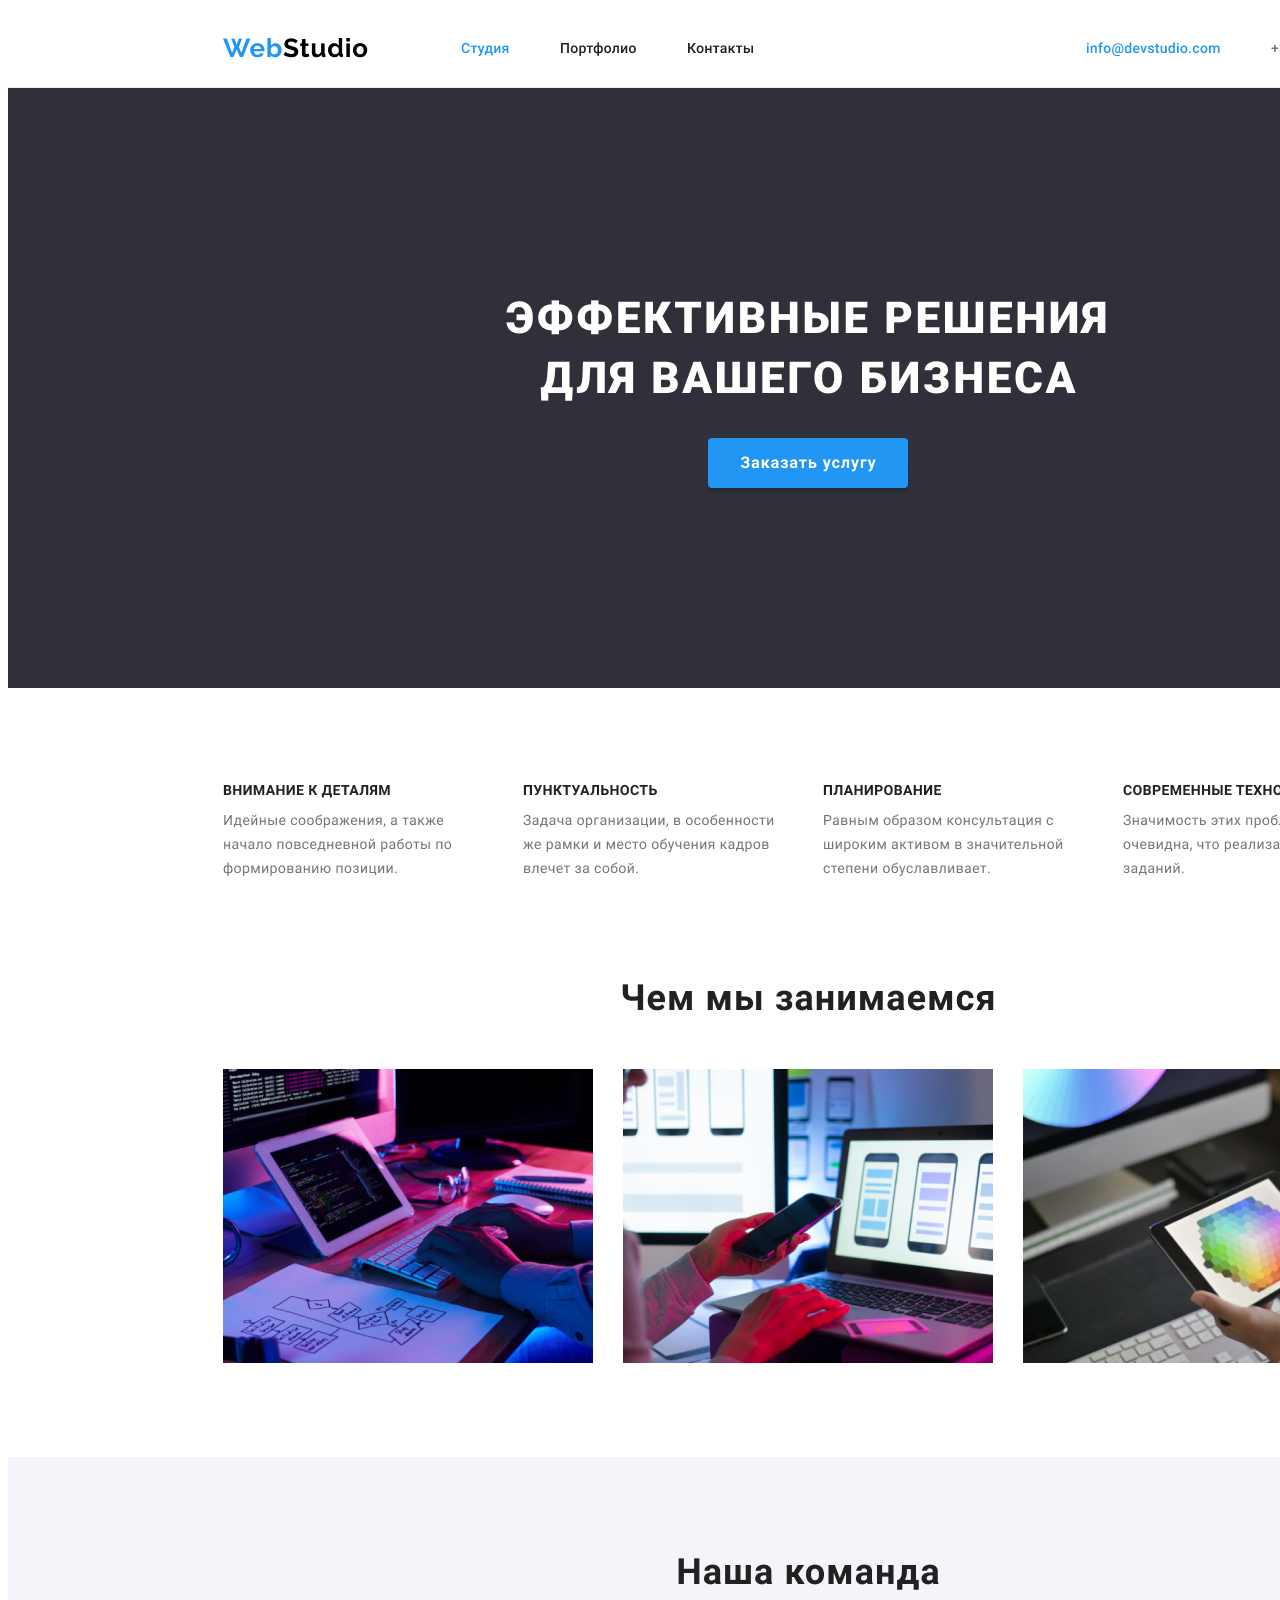
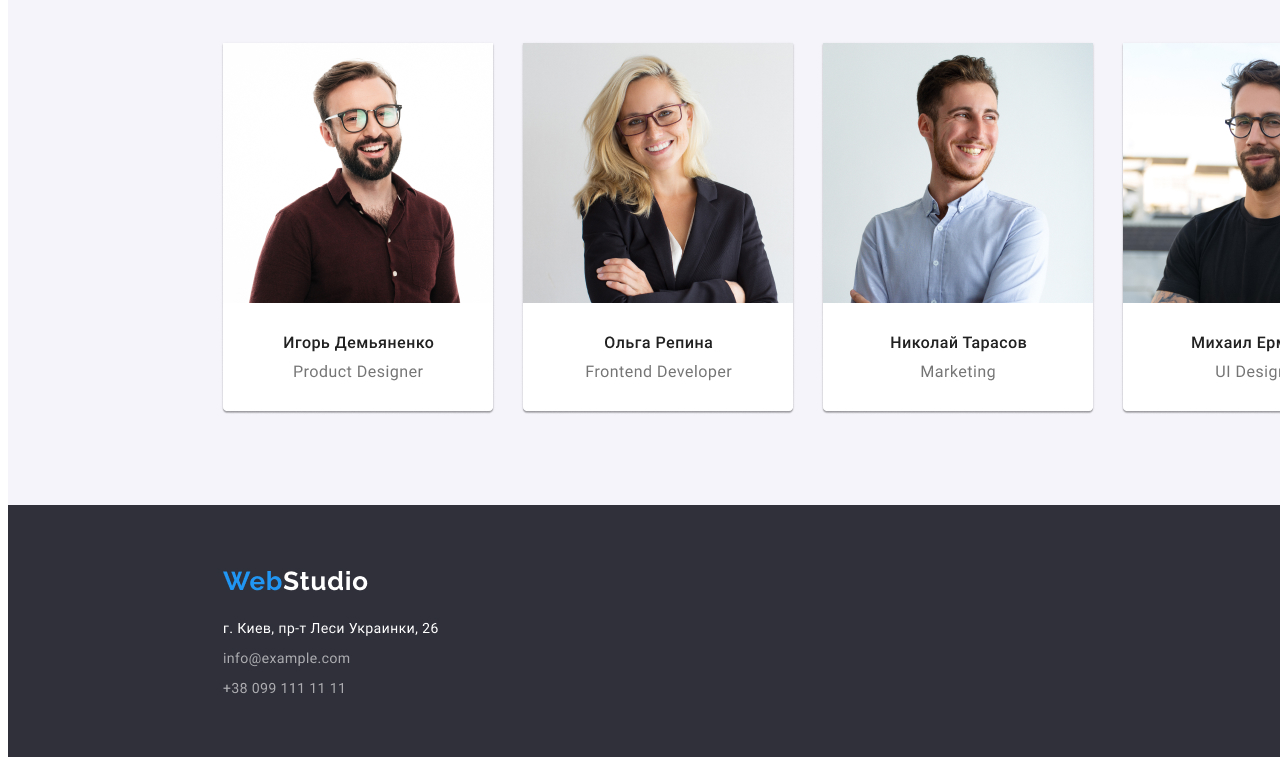
==== portfolio.html @ f26ca8f1 "index html was changed" ====
<!DOCTYPE html>
<html lang="en">
<head>
    <meta charset="UTF-8">
    <meta http-equiv="X-UA-Compatible" content="IE=edge">
    <meta name="viewport" content="width=device-width, initial-scale=1.0">
    <title>Document</title>
</head>
<body>
    <img src="images/Главная.jpg" alt="">
</body>
</html>
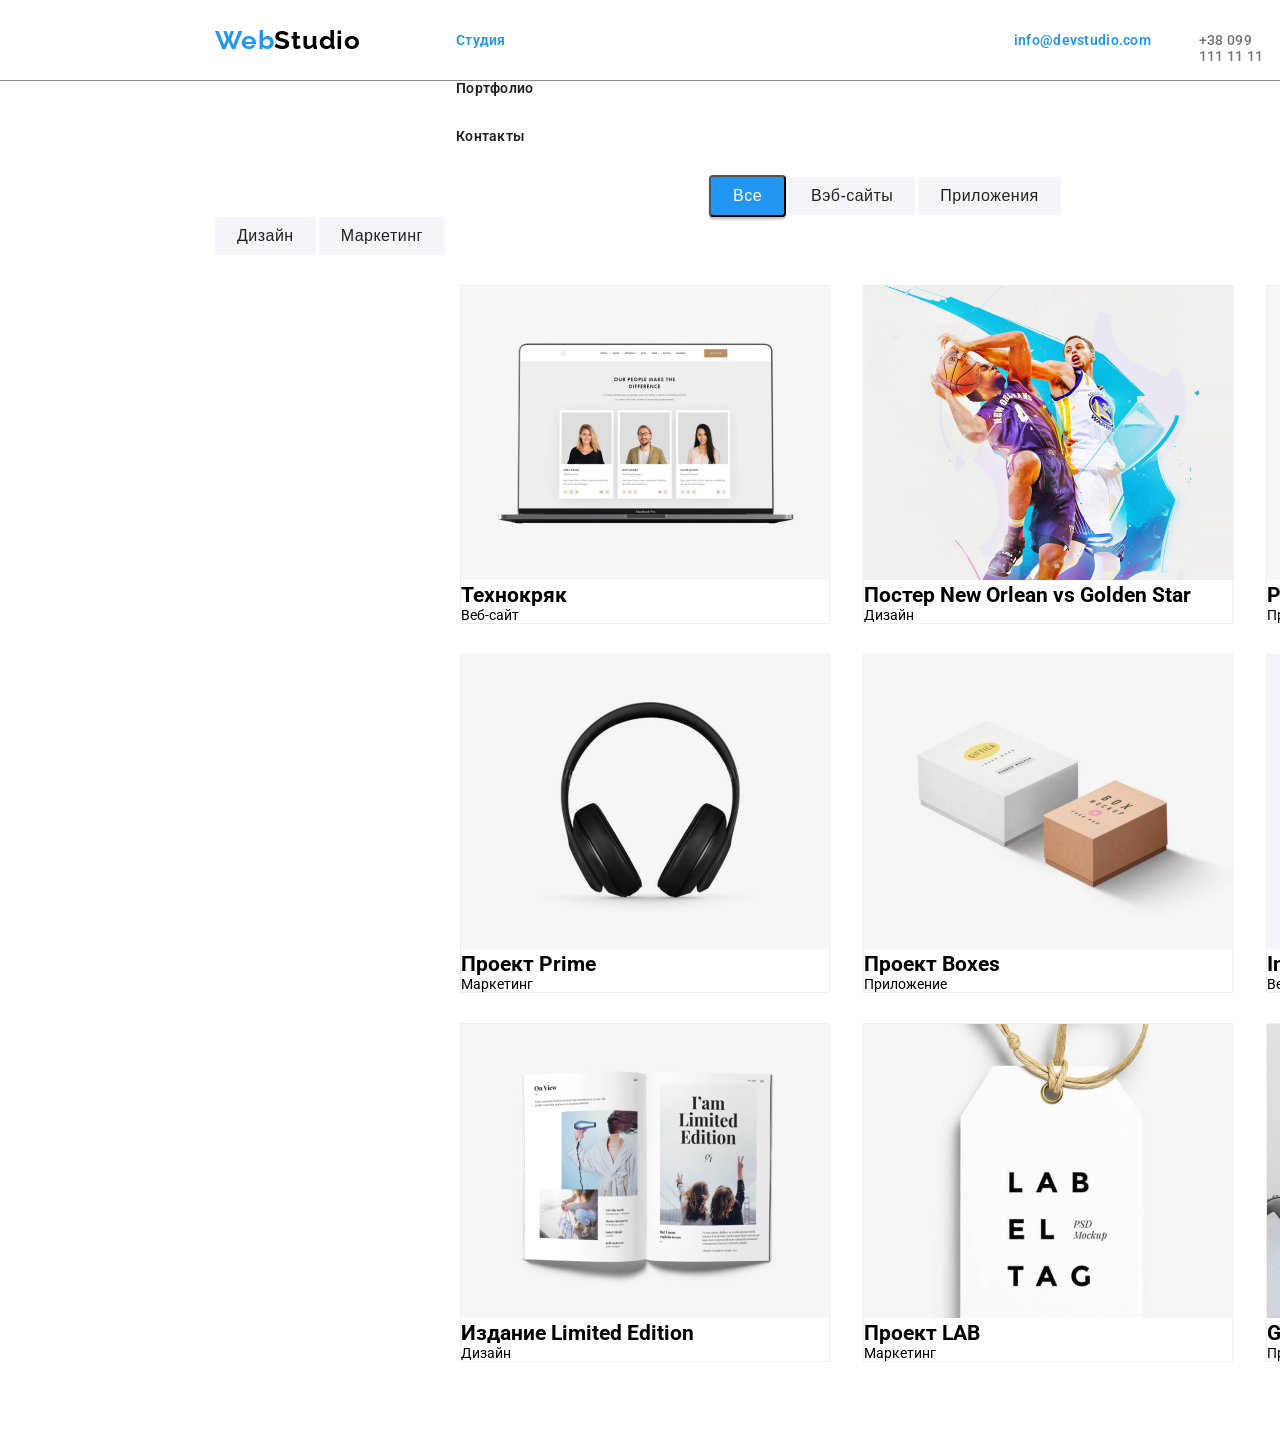
==== commit e9718092: "create styles til mane page" ====
--- a/portfolio.html
+++ b/portfolio.html
@@ -4,9 +4,110 @@
     <meta charset="UTF-8">
     <meta http-equiv="X-UA-Compatible" content="IE=edge">
     <meta name="viewport" content="width=device-width, initial-scale=1.0">
-    <title>Document</title>
+    <link rel="stylesheet" href="./css/portfolio.css">
+    <link href="https://fonts.googleapis.com/css2?family=Raleway:wght@700&family=Roboto:wght@400;500&display=swap" rel="stylesheet">
+    <title>Портфолио</title>
 </head>
 <body>
-    <img src="images/Главная.jpg" alt="">
+    <div class="container">
+        <header class="header">
+    <div class="logo">
+        <a href="./index.html" class="logo-link list"> <span class="colour-web">Web</span>Studio</a>
+    </div>
+    <div class="top-menu">
+        <ul class=" list link">
+            <li>
+                <a class="style-menu link" href="index.html"> <span class="color-studio">Студия</span> </a>
+            </li>
+            <li>
+                <a class="style-menu link" href="portfolio.html"> Портфолио </a>
+            </li>
+            <li>
+                <a class="style-menu link" href="#contacts"> Контакты </a>
+            </li>
+        </ul>
+    </div>
+
+    <div class="mail">
+        <ul class="list link">
+            <li>
+                <a href="mailto:info@devstudio.com"> <span class="text-mail">info@devstudio.com</span> </a>
+            </li>
+        </ul>
+    </div>
+    <div class="tel">
+        <ul class="list link">
+            <li>
+                <a href="tel:+380991111111"> <span class="text-tel">+38 099 111 11 11</span> </a>
+            </li>
+        </ul>
+    </div>
+</header>
+
+<main>
+<div class="main-container">
+        <div class="menu-container">
+            <button type="button"  class="button-all"> Все </button>
+            <button type="button" class="button">Вэб-сайты</button>
+            <button type="button" class="button">Приложения</button>
+            <button type="button" class="button">Дизайн</button>
+            <button type="button" class="button">Маркетинг</button>
+        </div>
+<div class="img-box">
+    <ul class="img-list list ">
+        <li class="li-boxes">
+            <img src="./images/Portfolio/image_computers.png" alt="computers" width="370px" height="294px">
+            <h2>Технокряк</h2>
+            <p>Веб-сайт</p>
+        </li>
+        <li class="li-boxes">
+            <img src="./images/Portfolio/image_basket.png" alt="basketball" width="370px" height="294px">
+            <h2>Постер New Orlean vs Golden Star</h2>
+            <p>Дизайн</p>
+        </li>
+        <li class="li-boxes">
+            <img src="./images/Portfolio/image_seafood.png" alt="seafood" width="370px" height="294px">
+            <h2>Ресторан Seafood</h2>
+            <p>Приложение</p>
+        </li>
+        <li class="li-boxes">
+            <img src="./images/Portfolio/image_wirrels.png" alt="Wirrelss" width="370px" height="294px">
+            <h2>Проект Prime</h2>
+            <p>Маркетинг</p>
+        </li>
+        <li class="li-boxes">
+            <img src="./images/Portfolio/image_box.png" alt="boxes" width="370px" height="294px">
+            <h2>Проект Boxes</h2>
+            <p>Приложение</p>
+        </li>
+        <li class="li-boxes">
+            <img src="./images/Portfolio/image_pc.png" alt="inspiration" width="370px" height="294px">
+            <h2>Inspiration has no Borders</h2>
+            <p>Веб-сайт</p>
+        </li>
+        <li class="li-boxes">
+            <img src="./images/Portfolio/image_book.png" alt="books" width="370px" height="294px">
+            <h2>Издание Limited Edition</h2>
+            <p>Дизайн</p>
+        </li>
+        <li class="li-boxes">
+            <img src="./images/Portfolio/image_labeltag.png" alt="lab el tag" width="370px" height="294px">
+            <h2>Проект LAB</h2>
+            <p>Маркетинг</p>
+        </li>
+        <li class="li-boxes">
+            <img src="./images/Portfolio/image_laptop.png" alt="laptop" width="370px" height="294px">
+            <h2>Growing Business</h2>
+            <p>Приложение</p>
+        </li>
+
+    </ul>
+    </div> 
+
+</div>
+    
+</main>
+
 </body>
+</div>
 </html>
--- a/css/portfolio.css
+++ b/css/portfolio.css
@@ -0,0 +1,156 @@
+* {
+    text-decoration: none;
+    margin: 0;
+    padding: 0;
+}
+
+/* USE FOR ALL CLASSES */
+.list {
+    list-style: none;
+}
+
+.link {
+    text-decoration: none;
+}
+
+/* BODY */
+body {
+    font-family: 'Roboto', sans-serif;
+    font-style: normal;
+    font-size: 14px;
+}
+
+.container {
+    margin: 0 auto;
+}
+
+/* Шапка сайту */
+.header {
+    border-bottom: 0.1px solid #919090;
+    margin-top: 0;
+    display: flex;
+    height: 80px;
+    background-color: #FFFFFF;
+}
+
+.logo {
+    font-family: 'Raleway', sans-serif;
+    margin: 25px 95px 25px 215px;
+}
+
+.logo-link {
+    font-family: 'Raleway' sans-serif;
+    font-weight: 700;
+    font-size: 26px;
+    letter-spacing: 0.03em;
+    color: black;
+}
+
+.colour-web {
+    color: #2196F3;
+}
+
+.top-menu li {
+    display: inline-block;
+    margin-top: 32px;
+    margin-right: 50px;
+}
+
+.style-menu {
+    font-weight: 600;
+    font-size: 14px;
+    line-height: 16px;
+    letter-spacing: 0.02em;
+    color: #212121;
+}
+
+.color-studio {
+    color: #2196F3;
+}
+
+.mail {
+    display: inline-block;
+    width: 135px;
+    height: 20px;
+    margin-top: 32px;
+    margin-left: 330px;
+}
+
+.text-mail {
+    font-weight: 600;
+    font-size: 14px;
+    line-height: 16px;
+    letter-spacing: 0.02em;
+    color: #2196F3;
+}
+
+.tel {
+    display: inline-block;
+    width: 125px;
+    height: 20px;
+    margin-top: 32px;
+    margin-left: 50px;
+}
+
+.text-tel {
+    font-weight: 500;
+    font-size: 14px;
+    line-height: 16px;
+    letter-spacing: 0.02em;
+    color: #757575;
+}
+
+/* Main content*/
+.main-container {
+    margin: 94px 215px;   
+    border: #212121; 
+}
+.menu-container{
+    margin: 94px 494px 0 494px;
+    /* margin: auto; */
+    padding: 0;
+    display: inline;
+}
+.button{
+    padding: 6px 22px;
+    margin: auto;
+    border: 0;
+    font-weight: 500;
+    font-size: 16px;
+    line-height: 26px;
+    text-align: center;
+    letter-spacing: 0.03em;
+    color: #212121;
+    background: #F5F4FA;
+    border-radius: 4px;
+}
+
+.button-all {
+    padding: 6px 22px;
+    margin: auto;
+    font-weight: 500;
+    font-size: 16px;
+    line-height: 26px;
+    text-align: center;
+    letter-spacing: 0.03em;
+    background: #2196F3;
+    box-shadow: 0px 3px 1px rgba(0, 0, 0, 0.1), 0px 1px 2px rgba(0, 0, 0, 0.08), 0px 2px 2px rgba(0, 0, 0, 0.12);
+    border-radius: 4px;
+    color: #FFFFFF;
+} 
+
+.img-box{
+    width: 1400px;
+    margin: 0 215px 0 215px;  
+}
+
+.img-list li{
+    display: inline-block;   
+}
+.li-boxes{
+    width: 370px;
+    background: #FFFFFF;
+    border: 1px solid #EEEEEE;
+    margin: 30px 0 0 30px;
+    box-sizing: border-box;
+}
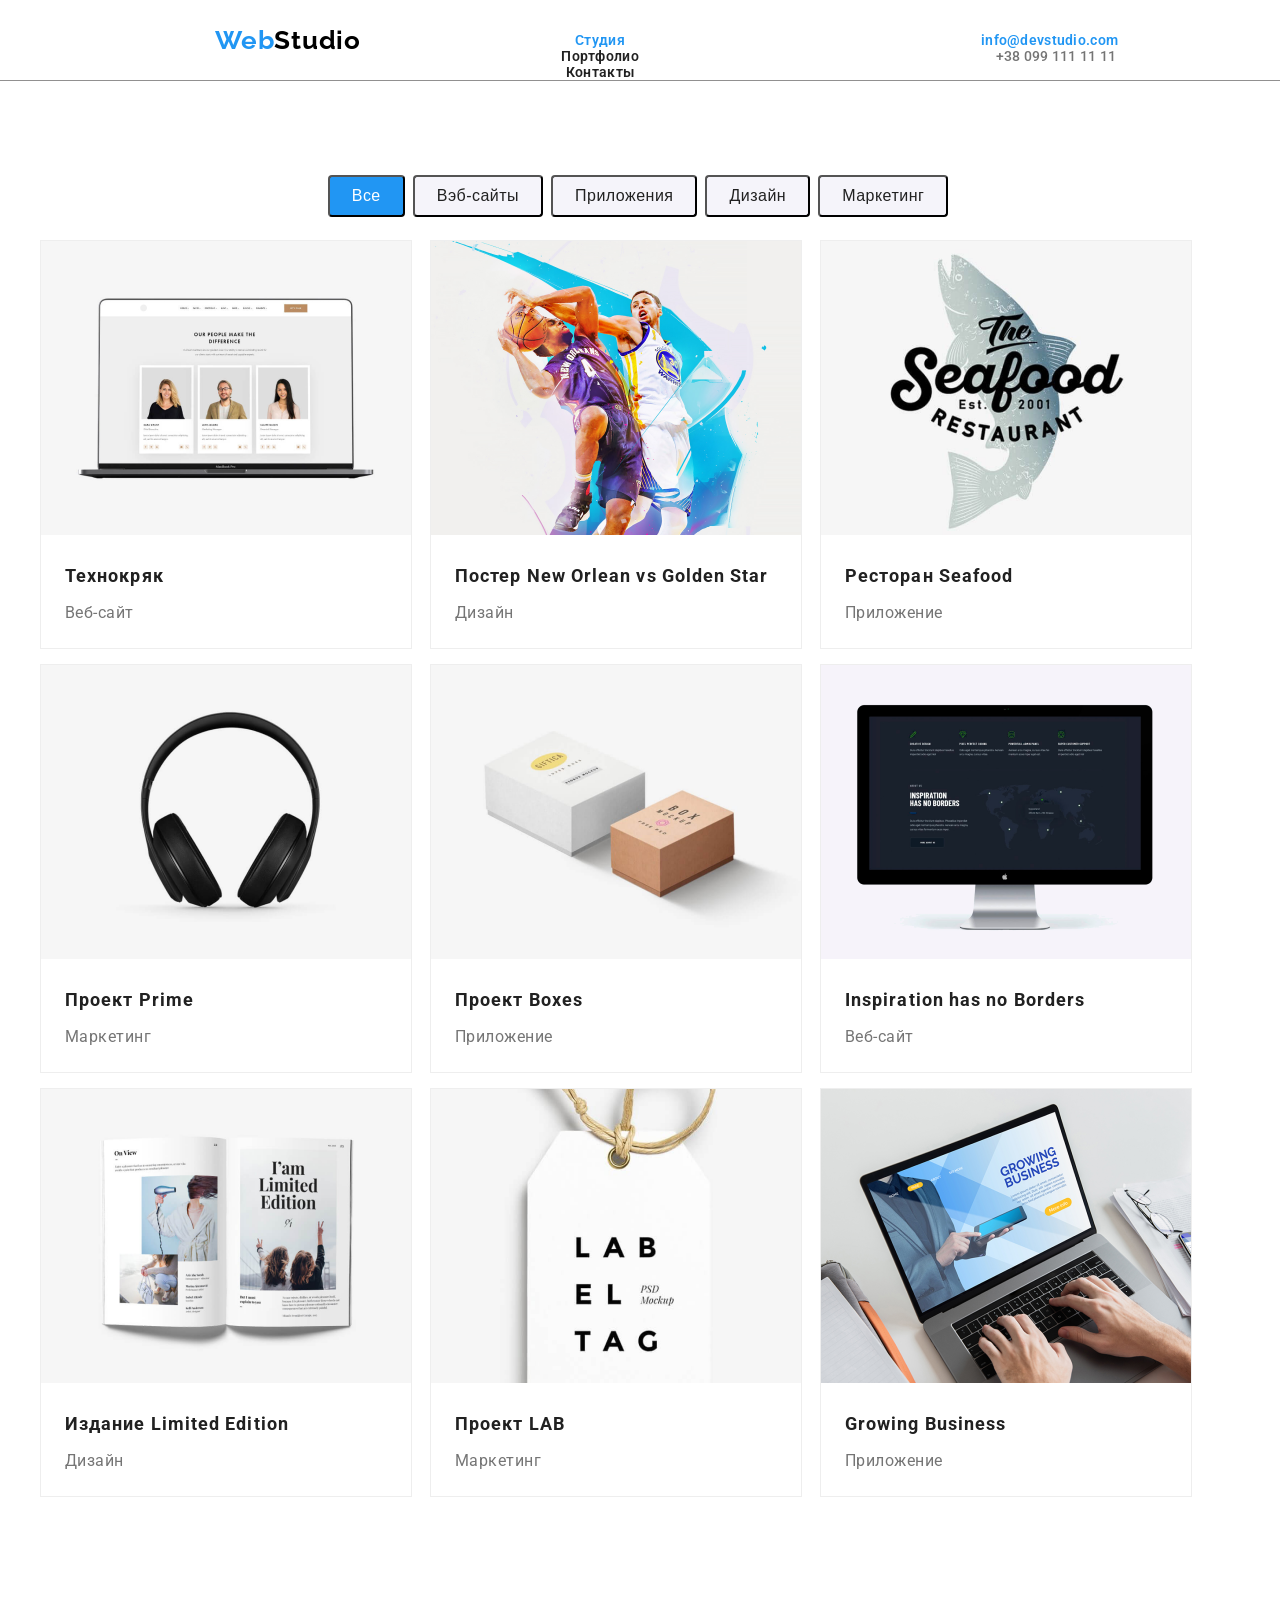
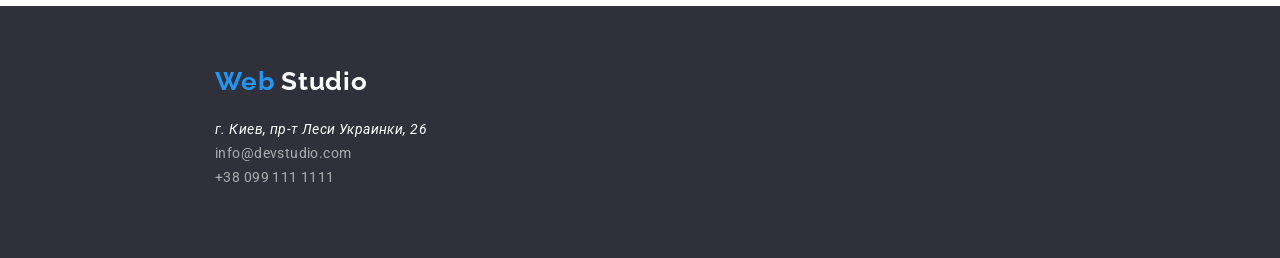
==== commit 6867f238: "portfolio was changed" ====
--- a/portfolio.html
+++ b/portfolio.html
@@ -5,108 +5,130 @@
     <meta http-equiv="X-UA-Compatible" content="IE=edge">
     <meta name="viewport" content="width=device-width, initial-scale=1.0">
     <link rel="stylesheet" href="./css/portfolio.css">
-    <link href="https://fonts.googleapis.com/css2?family=Raleway:wght@700&family=Roboto:wght@400;500&display=swap" rel="stylesheet">
-    <title>Портфолио</title>
+    <link rel="preconnect" href="https://fonts.googleapis.com">
+    <link rel="preconnect" href="https://fonts.gstatic.com" crossorigin>
+    <link href="https://fonts.googleapis.com/css2?family=Raleway:wght@700&family=Roboto:wght@400;500&display=swap"
+        rel="stylesheet">
+    <title>Portfolio</title>
 </head>
 <body>
     <div class="container">
-        <header class="header">
+<header class="header">
     <div class="logo">
         <a href="./index.html" class="logo-link list"> <span class="colour-web">Web</span>Studio</a>
     </div>
-    <div class="top-menu">
-        <ul class=" list link">
+    <section class="top-menu">
+        <ul class="navigation list link">
             <li>
-                <a class="style-menu link" href="index.html"> <span class="color-studio">Студия</span> </a>
+                <a class="style-nav link" href="#studio"> <span class="color-studio">Студия</span> </a>
             </li>
             <li>
-                <a class="style-menu link" href="portfolio.html"> Портфолио </a>
+                <a class="style-nav link" href="portfolio.html"> Портфолио </a>
             </li>
             <li>
-                <a class="style-menu link" href="#contacts"> Контакты </a>
+                <a class="style-nav link" href="#contacts"> Контакты </a>
             </li>
         </ul>
-    </div>
+    </section>
 
-    <div class="mail">
-        <ul class="list link">
+    <section class="mail-tel">
+        <ul class="contacts-nav list link">
             <li>
                 <a href="mailto:info@devstudio.com"> <span class="text-mail">info@devstudio.com</span> </a>
             </li>
-        </ul>
-    </div>
-    <div class="tel">
-        <ul class="list link">
+
             <li>
                 <a href="tel:+380991111111"> <span class="text-tel">+38 099 111 11 11</span> </a>
             </li>
         </ul>
-    </div>
+    </section>
 </header>
 
 <main>
 <div class="main-container">
-        <div class="menu-container">
-            <button type="button"  class="button-all"> Все </button>
-            <button type="button" class="button">Вэб-сайты</button>
-            <button type="button" class="button">Приложения</button>
-            <button type="button" class="button">Дизайн</button>
-            <button type="button" class="button">Маркетинг</button>
-        </div>
+    <ul class="menu-container list">
+        <li><a href="#Все"><button type="button" class="button-all"> Все </button></a></li>
+        <li><a href="#Вэб-сайты"><button type="button" class="button">Вэб-сайты</button></a></li>
+        <li><a href="#Приложения"><button type="button" class="button">Приложения</button></a></li>
+        <li><a href="#Дизайн"><button type="button" class="button">Дизайн</button></a></li>
+        <li><a href="#Маркетинг"><button type="button" class="button">Маркетинг</button></a></li>
+    </ul>
 <div class="img-box">
     <ul class="img-list list ">
-        <li class="li-boxes">
+        <li>
             <img src="./images/Portfolio/image_computers.png" alt="computers" width="370px" height="294px">
-            <h2>Технокряк</h2>
-            <p>Веб-сайт</p>
+            <h2 class="h2">Технокряк</h2>
+            <p class="p">Веб-сайт</p>
         </li>
-        <li class="li-boxes">
+        <li>
             <img src="./images/Portfolio/image_basket.png" alt="basketball" width="370px" height="294px">
-            <h2>Постер New Orlean vs Golden Star</h2>
-            <p>Дизайн</p>
+            <h2 class="h2">Постер New Orlean vs Golden Star</h2>
+            <p class="p">Дизайн</p>
         </li>
-        <li class="li-boxes">
+        <li>
             <img src="./images/Portfolio/image_seafood.png" alt="seafood" width="370px" height="294px">
-            <h2>Ресторан Seafood</h2>
-            <p>Приложение</p>
+            <h2 class="h2">Ресторан Seafood</h2>
+            <p class="p">Приложение</p>
         </li>
-        <li class="li-boxes">
+        <li>
             <img src="./images/Portfolio/image_wirrels.png" alt="Wirrelss" width="370px" height="294px">
-            <h2>Проект Prime</h2>
-            <p>Маркетинг</p>
+            <h2 class="h2">Проект Prime</h2>
+            <p class="p">Маркетинг</p>
         </li>
-        <li class="li-boxes">
+        <li>
             <img src="./images/Portfolio/image_box.png" alt="boxes" width="370px" height="294px">
-            <h2>Проект Boxes</h2>
-            <p>Приложение</p>
+            <h2 class="h2">Проект Boxes</h2>
+            <p class="p">Приложение</p>
         </li>
-        <li class="li-boxes">
+        <li>
             <img src="./images/Portfolio/image_pc.png" alt="inspiration" width="370px" height="294px">
-            <h2>Inspiration has no Borders</h2>
-            <p>Веб-сайт</p>
+            <h2 class="h2">Inspiration has no Borders</h2>
+            <p class="p">Веб-сайт</p>
         </li>
-        <li class="li-boxes">
+        <li>
             <img src="./images/Portfolio/image_book.png" alt="books" width="370px" height="294px">
-            <h2>Издание Limited Edition</h2>
-            <p>Дизайн</p>
+            <h2 class="h2">Издание Limited Edition</h2>
+            <p class="p">Дизайн</p>
         </li>
-        <li class="li-boxes">
+        <li>
             <img src="./images/Portfolio/image_labeltag.png" alt="lab el tag" width="370px" height="294px">
-            <h2>Проект LAB</h2>
-            <p>Маркетинг</p>
+            <h2 class="h2">Проект LAB</h2>
+            <p class="p">Маркетинг</p>
         </li>
-        <li class="li-boxes">
+        <li>
             <img src="./images/Portfolio/image_laptop.png" alt="laptop" width="370px" height="294px">
-            <h2>Growing Business</h2>
-            <p>Приложение</p>
+            <h2 class="h2">Growing Business</h2>
+            <p class="p">Приложение</p>
         </li>
 
     </ul>
     </div> 
 
 </div>
-    
 </main>
+<!--Footer-->
+<footer>
+    <section class="logo-footer">
+        <a href="index.html" class="logo-link"> <span class="colour-web">Web</span> <span
+                class="studio-footer">Studio</span></a>
+    </section>
+
+    <section class="footer-nav">
+        <address>
+            <a href="https://goo.gl/maps/cu6gR2nip6gFsMt37"> <span class="address">г. Киев, пр-т Леси Украинки,
+                    26</span></a>
+        </address>
+
+        <ul class="list link">
+            <li>
+                <a class="mail-footer" href="mailto:info@devstudio.com">info@devstudio.com</a>
+            </li>
+            <li>
+                <a class="tel-footer" href="tel:+380991111111">+38 099 111 1111</a>
+            </li>
+        </ul>
+    </section>
+</footer>
 
 </body>
 </div>
--- a/css/portfolio.css
+++ b/css/portfolio.css
@@ -15,31 +15,26 @@
 
 /* BODY */
 body {
+    margin: 0 auto;
     font-family: 'Roboto', sans-serif;
     font-style: normal;
     font-size: 14px;
-}
-
-.container {
-    margin: 0 auto;
 }
 
 /* Шапка сайту */
 .header {
     border-bottom: 0.1px solid #919090;
-    margin-top: 0;
     display: flex;
     height: 80px;
     background-color: #FFFFFF;
 }
 
 .logo {
+    margin: 25px 95px 25px 215px;
+}
+
+.logo-link {
     font-family: 'Raleway', sans-serif;
-    margin: 25px 95px 25px 215px;
-}
-
-.logo-link {
-    font-family: 'Raleway' sans-serif;
     font-weight: 700;
     font-size: 26px;
     letter-spacing: 0.03em;
@@ -50,13 +45,31 @@
     color: #2196F3;
 }
 
-.top-menu li {
+.top-menu {
+    margin: 32px 331px 32px 94px;
+}
+
+.navigation li {
+    display: inline;
+    text-align: center;
+}
+
+.navigation a {
+    font-weight: 600;
+    font-size: 14px;
+    line-height: 16px;
+    letter-spacing: 0.02em;
+    color: #212121;
     display: inline-block;
-    margin-top: 32px;
-    margin-right: 50px;
-}
-
-.style-menu {
+    width: 100px;
+}
+
+.navigation a:hover {
+    border-radius: 6px 5px;
+    background-color: #c9cab3;
+}
+
+.style-nav {
     font-weight: 600;
     font-size: 14px;
     line-height: 16px;
@@ -68,28 +81,28 @@
     color: #2196F3;
 }
 
-.mail {
+.mail-tel {
+    margin: 32px 215px 32px 0;
+}
+
+.contacts-nav li {
+    display: inline;
+    text-align: center;
+}
+
+.contacts-nav a {
     display: inline-block;
-    width: 135px;
-    height: 20px;
-    margin-top: 32px;
-    margin-left: 330px;
+    width: 150px;
 }
 
 .text-mail {
+    padding-right: 50px;
     font-weight: 600;
     font-size: 14px;
     line-height: 16px;
     letter-spacing: 0.02em;
     color: #2196F3;
-}
-
-.tel {
-    display: inline-block;
-    width: 125px;
-    height: 20px;
-    margin-top: 32px;
-    margin-left: 50px;
+
 }
 
 .text-tel {
@@ -102,55 +115,118 @@
 
 /* Main content*/
 .main-container {
-    margin: 94px 215px;   
-    border: #212121; 
+    width: 1200px;
+    margin: 94px auto;
+    justify-content: center;
+    padding: 0;
 }
 .menu-container{
-    margin: 94px 494px 0 494px;
-    /* margin: auto; */
-    padding: 0;
-    display: inline;
-}
-.button{
+    display: flex;   
+    justify-content: center;
+    margin-bottom: 23px;
+}
+.button {
+    margin-left: 4px;
+    margin-right: 4px;
+    background: #F5F4FA;
+    border-radius: 4px;
     padding: 6px 22px;
-    margin: auto;
-    border: 0;
     font-weight: 500;
     font-size: 16px;
     line-height: 26px;
     text-align: center;
     letter-spacing: 0.03em;
     color: #212121;
-    background: #F5F4FA;
-    border-radius: 4px;
+}
+button:hover {
+    cursor: pointer;
 }
 
 .button-all {
+    margin-right: 4px;
     padding: 6px 22px;
-    margin: auto;
     font-weight: 500;
     font-size: 16px;
     line-height: 26px;
     text-align: center;
     letter-spacing: 0.03em;
+    color: #FFFFFF;
     background: #2196F3;
-    box-shadow: 0px 3px 1px rgba(0, 0, 0, 0.1), 0px 1px 2px rgba(0, 0, 0, 0.08), 0px 2px 2px rgba(0, 0, 0, 0.12);
     border-radius: 4px;
-    color: #FFFFFF;
 } 
 
-.img-box{
-    width: 1400px;
-    margin: 0 215px 0 215px;  
-}
-
 .img-list li{
-    display: inline-block;   
-}
-.li-boxes{
-    width: 370px;
+    display: inline-block;
+    margin-left: 0;
+    margin-right: 15px;
+    margin-bottom: 15px;
     background: #FFFFFF;
     border: 1px solid #EEEEEE;
-    margin: 30px 0 0 30px;
-    box-sizing: border-box;
-}+}
+.h2{
+    font-weight: 700;
+    font-size: 18px;
+    line-height: 36px;
+    letter-spacing: 0.06em;
+    color: #212121;
+    padding: 20px 24px 2px 24px;
+}
+.p{
+    font-weight: 400;
+    font-size: 16px;
+    line-height: 30px;
+    letter-spacing: 0.03em;
+    color: #757575;
+    padding: 2px 24px 20px 24px;
+}
+
+/* FOOTER */
+footer {
+    height: 252px;
+    background: #2F303A;
+}
+
+.logo-footer {
+    padding: 60px 0 10px 215px;
+}
+
+.studio-footer {
+    font-size: 26px;
+    line-height: 31px;
+    letter-spacing: 0.03em;
+    color: #FFFFFF;
+}
+
+.footer-nav {
+    margin: 10px 0 60px 215px;
+}
+
+.address {
+    padding-top: 10px;
+    padding-bottom: 5px;
+    font-weight: 400;
+    font-size: 14px;
+    line-height: 24px;
+    letter-spacing: 0.03em;
+    color: #FFFFFF;
+}
+
+.mail-footer {
+    padding-top: 5px;
+    padding-bottom: 5px;
+    font-weight: 400;
+    font-size: 14px;
+    line-height: 24px;
+    letter-spacing: 0.03em;
+    color: rgba(255, 255, 255, 0.6);
+}
+
+.tel-footer {
+    padding-top: 5px;
+    padding-bottom: 5px;
+    font-weight: 400;
+    font-size: 14px;
+    line-height: 24px;
+    letter-spacing: 0.03em;
+    color: rgba(255, 255, 255, 0.6);
+}
